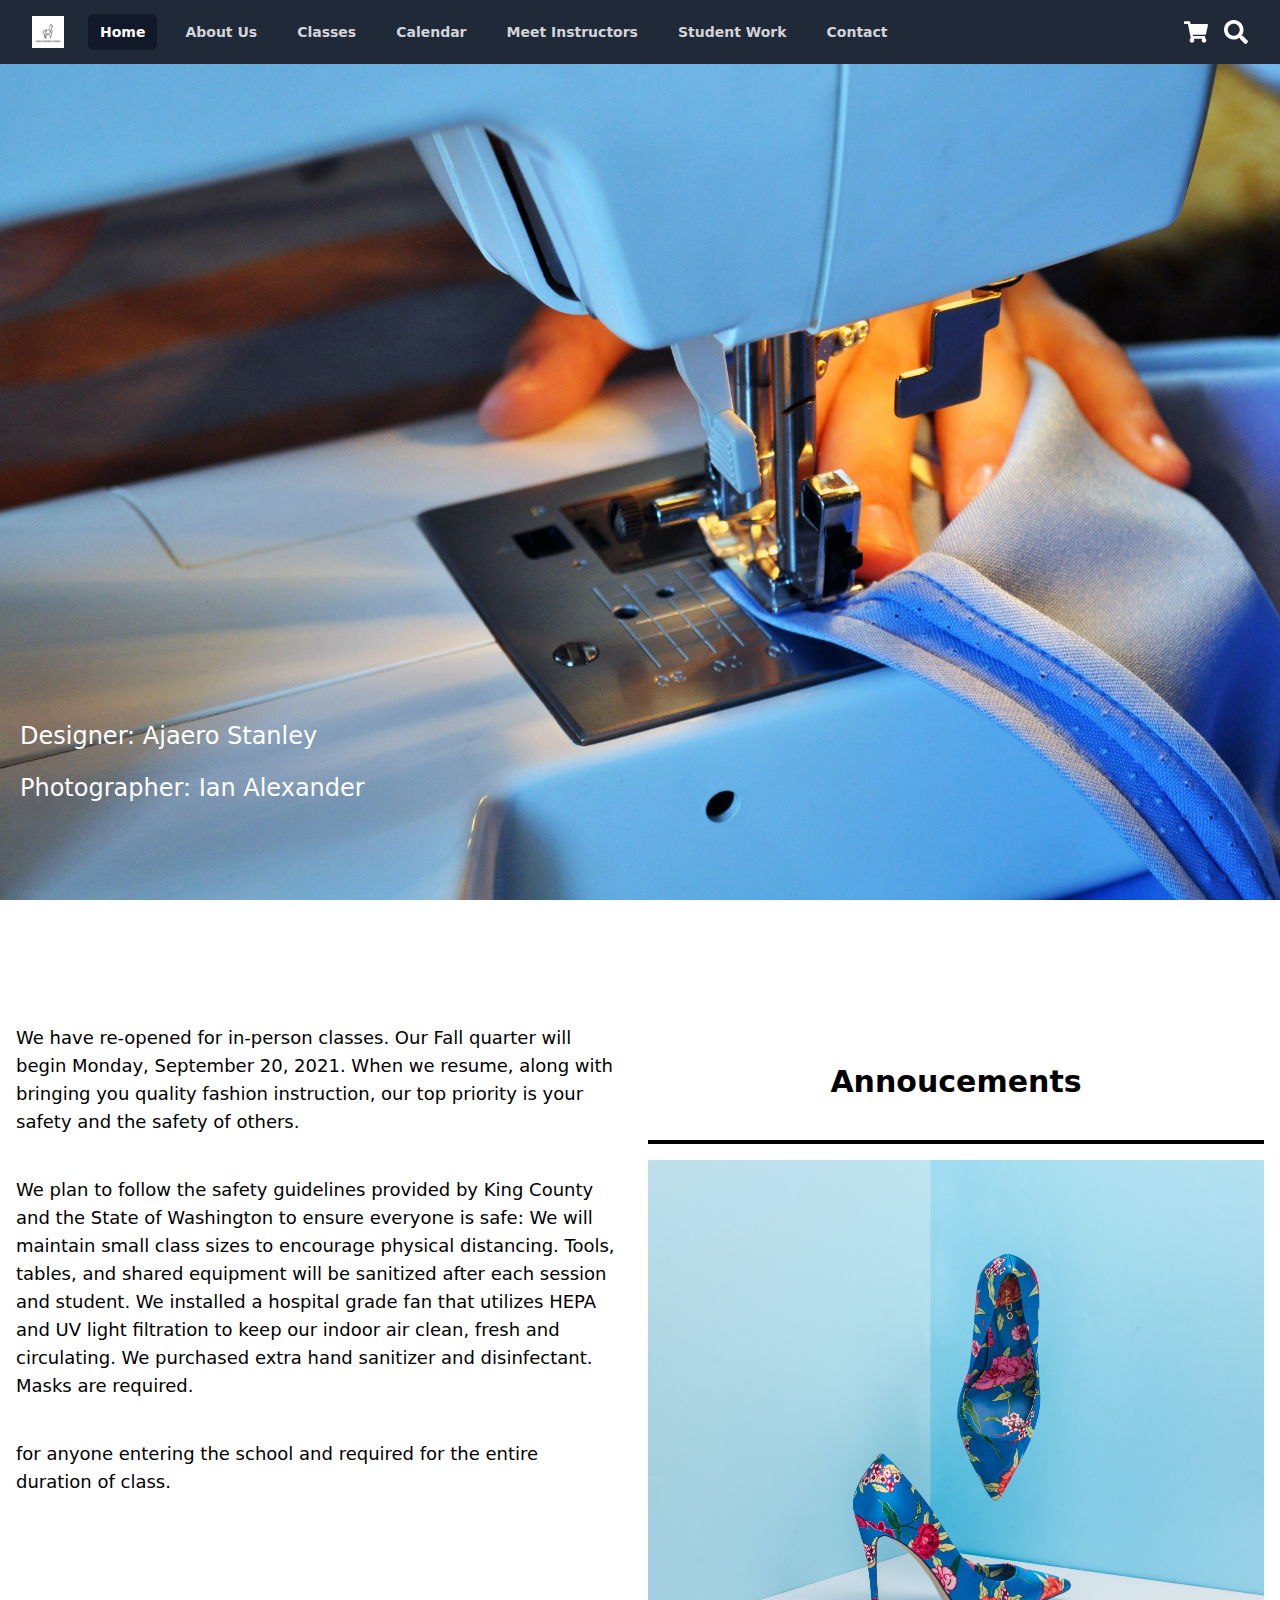
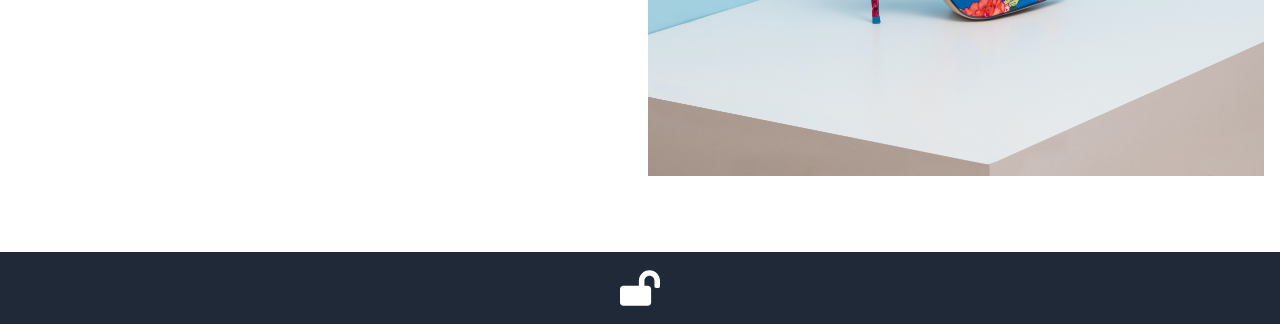
==== index.html @ 7927e3cd "A fashion design website" ====
<html lang="en">

<head>
    <meta charset="UTF-8">
    <meta http-equiv="X-UA-Compatible" content="IE=edge">
    <meta name="viewport" content="width=device-width, initial-scale=1.0">
    <title>Alpaca Fashion Academy</title>
    <link rel="stylesheet" href="assets/css/tailwind.css">
    <link rel="stylesheet" href="assets/css/style.css">
</head>

<body>
    <div class="wrapper">
        <div class="bg-fixed bg-cover bg-no-repeat landing_bg">
            <!-- This example requires Tailwind CSS v2.0+ -->
            <nav class="bg-gray-800 ">
                <div class="max-w-7xl mx-auto px-2 sm:px-6 lg:px-8">
                    <div class="relative flex items-center justify-between h-16">
                        <div class="absolute inset-y-0 left-0 flex items-center md:hidden">
                            <!-- Mobile menu button-->
                            <button id="menu-btn" type="button" class="inline-flex items-center justify-center p-2 rounded-md text-gray-400 hover:text-white hover:bg-gray-700 focus:outline-none focus:ring-2 focus:ring-inset focus:ring-white" aria-controls="mobile-menu" aria-expanded="false">
                                
                                <!--
              Icon when menu is closed.
  
              Heroicon name: outline/menu
  
              Menu open: "hidden", Menu closed: "block"
            -->
                                <svg class="block h-6 w-6" xmlns="http://www.w3.org/2000/svg" fill="none"
                                    viewBox="0 0 24 24" stroke="currentColor" aria-hidden="true">
                                    <path stroke-linecap="round" stroke-linejoin="round" stroke-width="2"
                                        d="M4 6h16M4 12h16M4 18h16" />
                                </svg>
                                <!--
              Icon when menu is open.
  
              Heroicon name: outline/x
  
              Menu open: "block", Menu closed: "hidden"
            -->
                                <svg class="hidden h-6 w-6" xmlns="http://www.w3.org/2000/svg" fill="none"
                                    viewBox="0 0 24 24" stroke="currentColor" aria-hidden="true">
                                    <path stroke-linecap="round" stroke-linejoin="round" stroke-width="2"
                                        d="M6 18L18 6M6 6l12 12" />
                                </svg>
                            </button>
                        </div>
                        <div class="flex-1 flex items-center justify-center sm:items-stretch md:justify-start">
                            <div class="flex-shrink-0 flex items-center">
                                <img class="block md:hidden h-8 w-auto" src="assets/img/20210810_132612.png" alt="Alpaca Fashion Academy">
                                <img class="hidden mi md:block h-8 w-auto" src="assets/img/20210810_132612.png" alt="Alpaca Fashion Academy">
                            </div>
                            <div class="hidden md:block sm:ml-6">
                                <div class="flex space-x-4">
                                    <!-- Current: "bg-gray-900 text-white", Default: "text-gray-300 hover:bg-gray-700 hover:text-white" -->
                                    <a href="#" class="bg-gray-900  font-bold text-white px-3 py-2 rounded-md text-sm font-medium" aria-current="page">Home</a>

                                    <a href="/about_us.html" target="_blank" class=" font-bold text-gray-300 hover:bg-gray-700 hover:text-white px-3 py-2 rounded-md text-sm font-medium">About Us</a>

                                    <a href="#" class="font-bold text-gray-300 hover:bg-gray-700 hover:text-white px-3 py-2 rounded-md text-sm font-medium">Classes</a>

                                    <a href="#" class="font-bold text-gray-300 hover:bg-gray-700 hover:text-white px-3 py-2 rounded-md text-sm font-medium">Calendar</a>

                                    <a href="#" class="font-bold text-gray-300 hover:bg-gray-700 hover:text-white px-3 py-2 rounded-md text-sm font-medium">Meet Instructors</a>

                                    <a href="#" class="font-bold text-gray-300 hover:bg-gray-700 hover:text-white px-3 py-2 rounded-md text-sm font-medium">Student Work</a>

                                    <a href="#" class="font-bold text-gray-300 hover:bg-gray-700 hover:text-white px-3 py-2 rounded-md text-sm font-medium">Contact</a>
                                </div>
                            </div>
                        </div>
                        <div class="absolute inset-y-0 right-0 flex items-center pr-2 sm:static sm:inset-auto sm:ml-6 sm:pr-0">
                            <button type="button" class="bg-gray-800 p-1 rounded-full text-gray-400 hover:text-white focus:outline-none focus:ring-2 focus:ring-offset-2 focus:ring-offset-gray-800 focus:ring-white">
                                <!-- Heroicon name: shopping cart -->
                                <svg fill="white" class=" h-6 w-6" xmlns="http://www.w3.org/2000/svg" viewBox="0 0 576 512"><path d="M528.12 301.319l47.273-208C578.806 78.301 567.391 64 551.99 64H159.208l-9.166-44.81C147.758 8.021 137.93 0 126.529 0H24C10.745 0 0 10.745 0 24v16c0 13.255 10.745 24 24 24h69.883l70.248 343.435C147.325 417.1 136 435.222 136 456c0 30.928 25.072 56 56 56s56-25.072 56-56c0-15.674-6.447-29.835-16.824-40h209.647C430.447 426.165 424 440.326 424 456c0 30.928 25.072 56 56 56s56-25.072 56-56c0-22.172-12.888-41.332-31.579-50.405l5.517-24.276c3.413-15.018-8.002-29.319-23.403-29.319H218.117l-6.545-32h293.145c11.206 0 20.92-7.754 23.403-18.681z"/></svg>
                            </button>

                            <!-- Profile dropdown -->
                            <div class="ml-3 relative">
                                <div>
                                    <button id="search" type="button" class="bg-gray-800 flex text-sm rounded-full focus:outline-none focus:ring-2 focus:ring-offset-2 focus:ring-offset-gray-800 focus:ring-white" id="user-menu-button" aria-expanded="false" aria-haspopup="true">
                                        
                                        <svg fill="white" class=" h-6 w-6" xmlns="http://www.w3.org/2000/svg" viewBox="0 0 512 512"><path d="M505 442.7L405.3 343c-4.5-4.5-10.6-7-17-7H372c27.6-35.3 44-79.7 44-128C416 93.1 322.9 0 208 0S0 93.1 0 208s93.1 208 208 208c48.3 0 92.7-16.4 128-44v16.3c0 6.4 2.5 12.5 7 17l99.7 99.7c9.4 9.4 24.6 9.4 33.9 0l28.3-28.3c9.4-9.4 9.4-24.6.1-34zM208 336c-70.7 0-128-57.2-128-128 0-70.7 57.2-128 128-128 70.7 0 128 57.2 128 128 0 70.7-57.2 128-128 128z"/></svg>
                                    </button>
                                </div>

                                <!--
              Dropdown menu, show/hide based on menu state.
  
              Entering: "transition ease-out duration-100"
                From: "transform opacity-0 scale-95"
                To: "transform opacity-100 scale-100"
              Leaving: "transition ease-in duration-75"
                From: "transform opacity-100 scale-100"
                To: "transform opacity-0 scale-95"
            -->
                                <span id="drop" class="hidden origin-top-right absolute right-0 mt-2 w-48 rounded-md shadow-lg py-1 bg-white ring-1 ring-black ring-opacity-5 focus:outline-none" role="menu" aria-orientation="vertical" aria-labelledby="user-menu-button" tabindex="-1">
                                    <!-- Active: "bg-gray-100", Not Active: "" -->
                                    <input placeholder=" search" class="w-full p-3  focus:ring-gray-600" type="search">
                                </span>
                            </div>
                        </div>
                    </div>
                </div>

                <!-- Mobile menu, show/hide based on menu state. -->
                <div class="hidden transition-opacity duration-700 ease-in-out" id="mobile-menu">
                    <div class="px-2 pt-2 pb-3 space-y-1">
                        <!-- Current: "bg-gray-900 text-white", Default: "text-gray-300 hover:bg-gray-700 hover:text-white" -->
                        <a href="#" class="bg-gray-900 text-white block px-3 py-2 rounded-md text-base font-medium" aria-current="page">Home</a>

                        <a href="#" class="text-gray-300 hover:bg-gray-700 hover:text-white block px-3 py-2 rounded-md text-base font-medium">About Us</a>

                        <a href="#" class="text-gray-300 hover:bg-gray-700 hover:text-white block px-3 py-2 rounded-md text-base font-medium">Classes</a>

                        <a href="#" class="text-gray-300 hover:bg-gray-700 hover:text-white block px-3 py-2 rounded-md text-base font-medium">Calendar</a>

                        <a href="#" class="text-gray-300 hover:bg-gray-700 hover:text-white block px-3 py-2 rounded-md text-base font-medium">Meet Instructors</a>

                        <a href="#" class="text-gray-300 hover:bg-gray-700 hover:text-white block px-3 py-2 rounded-md text-base font-medium">Student Work</a>

                        <a href="#" class="text-gray-300 hover:bg-gray-700 hover:text-white block px-3 py-2 rounded-md text-base font-medium">Contact</a>
                    </div>
                </div>
            </nav>

            <div class="land container relative h-screen px-4 py-4 mx-auto">
                <div class="absolute space-y-5 bottom-40 left-5">
                    <p class=" text-white text-lg md:text-2xl">Designer: Ajaero Stanley</p>
                    <p class="text-white text-lg md:text-2xl">Photographer: Ian Alexander</p>
                </div>

            </div>

        </div>
        <div class="container py-11 md:flex mx-auto">
            <div class="flex-auto text-lg w-full md:w-48 px-4 py-4 space-y-10">
                <p>We have re-opened for in-person classes. Our Fall quarter will begin Monday, September 20, 2021. When we resume, along with bringing you quality fashion instruction, our top priority is your safety and the safety of others.</p>
                <p>We plan to follow the safety guidelines provided by King County and the State of Washington to ensure everyone is safe: We will maintain small class sizes to encourage physical distancing. Tools, tables, and shared equipment will be sanitized
                    after each session and student. We installed a hospital grade fan that utilizes HEPA and UV light filtration to keep our indoor air clean, fresh and circulating. We purchased extra hand sanitizer and disinfectant. Masks are required.</p>
                <p>for anyone entering the school and required for the entire duration of class.</p>
            </div>
            <div class="  w-full md:w-52 py-4 px-4 flex-auto">
                <h3 class=" py-10 font-bold text-center text-3xl">Annoucements</h3>

                <div class="py-4 border-t-4 border-black">
                    <img class=" resize" src="assets/img/mohammad-metri-E-0ON3VGrBc-unsplash.jpg" alt=" High heels">
                </div>

            </div>

        </div>

        <div class=" py-4 px-4 bg-gray-800 fixed md:relative w-full bottom-0">
            <div class=" ">
                <svg fill="white" class=" mx-auto w-10 h-10 " xmlns="http://www.w3.org/2000/svg" viewBox="0 0 576 512"><path d="M423.5 0C339.5.3 272 69.5 272 153.5V224H48c-26.5 0-48 21.5-48 48v192c0 26.5 21.5 48 48 48h352c26.5 0 48-21.5 48-48V272c0-26.5-21.5-48-48-48h-48v-71.1c0-39.6 31.7-72.5 71.3-72.9 40-.4 72.7 32.1 72.7 72v80c0 13.3 10.7 24 24 24h32c13.3 0 24-10.7 24-24v-80C576 68 507.5-.3 423.5 0z"/></svg>
            </div>
        </div>

    </div>
    <script type="text/javascript" src="assets/js/main.js">
    </script>

</body>

</html>
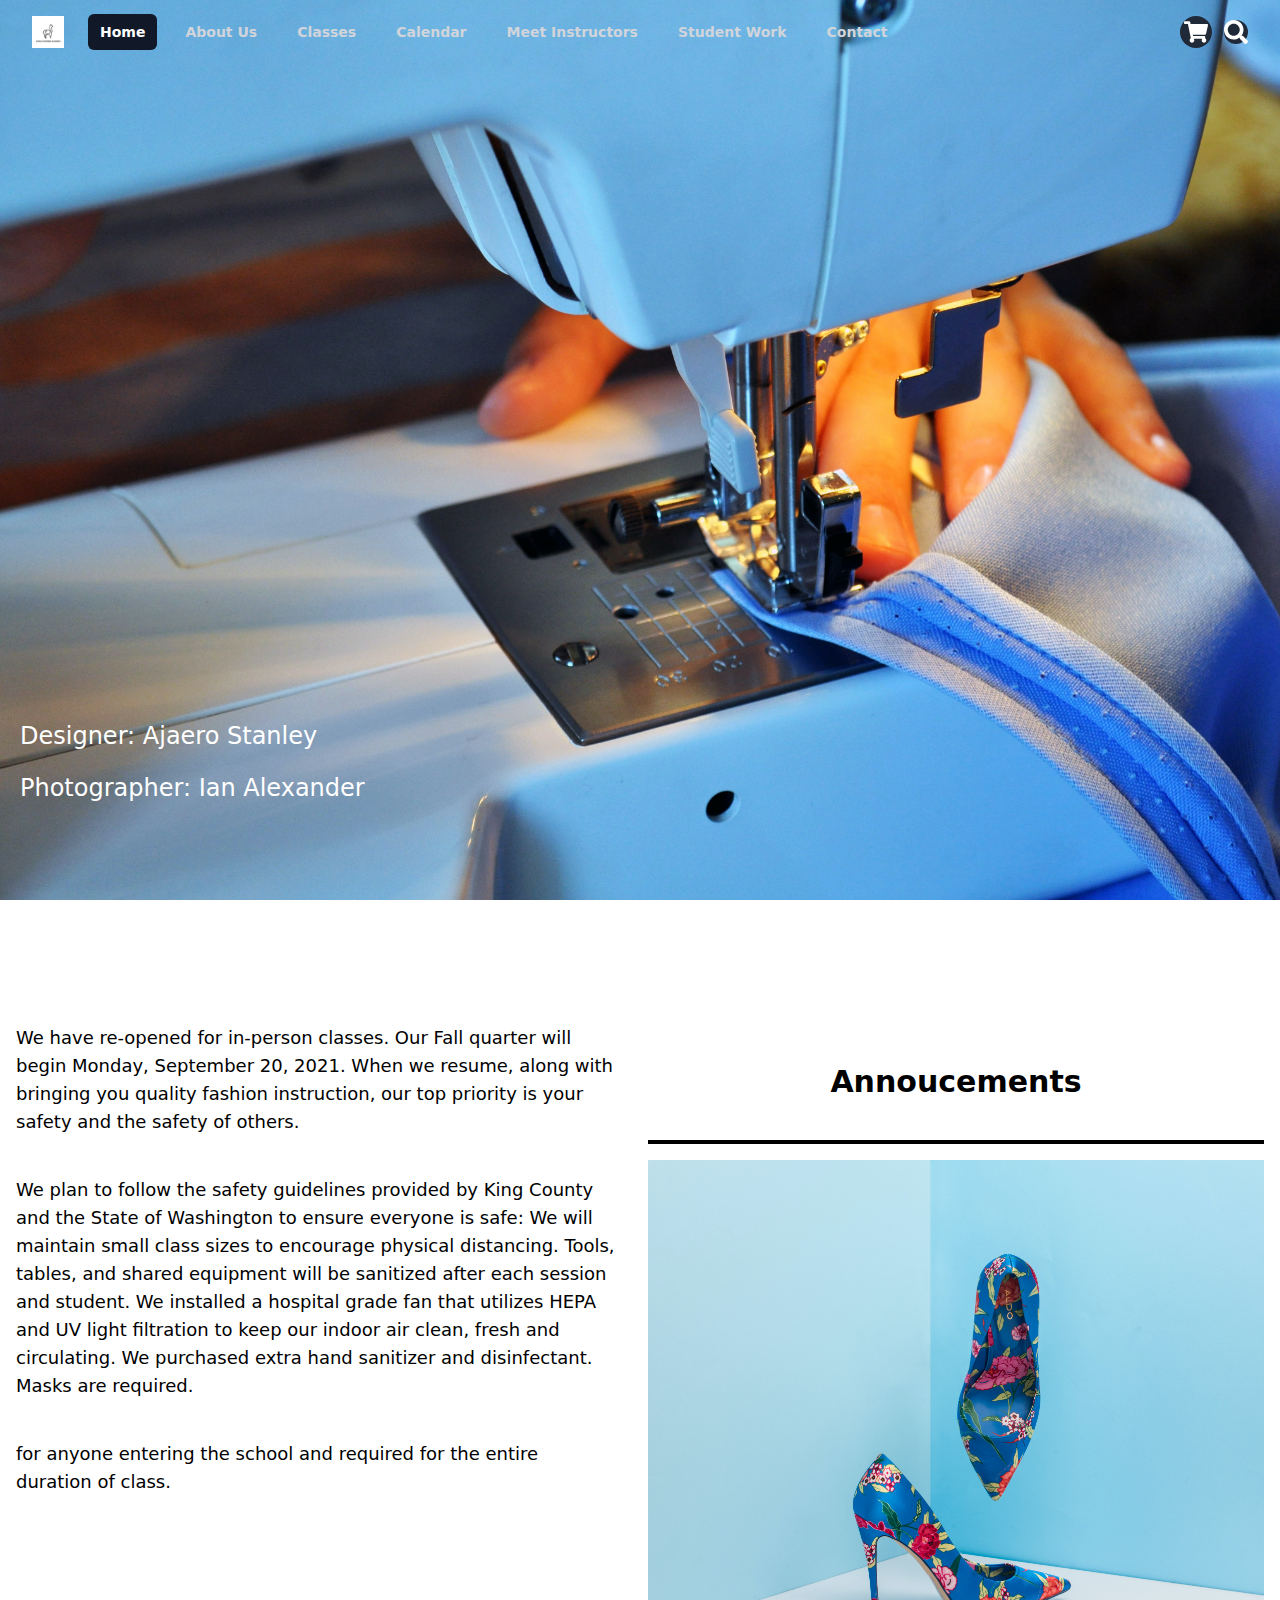
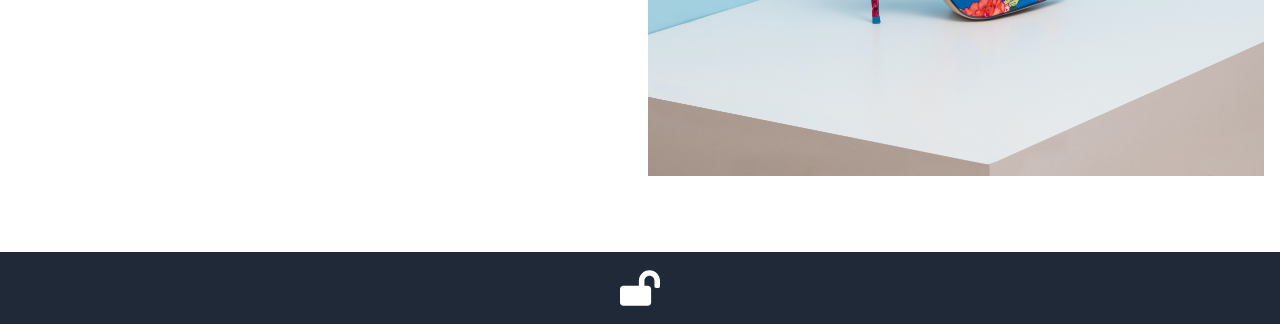
==== commit 3f7ac22a: "Update index.html" ====
--- a/index.html
+++ b/index.html
@@ -13,7 +13,7 @@
     <div class="wrapper">
         <div class="bg-fixed bg-cover bg-no-repeat landing_bg">
             <!-- This example requires Tailwind CSS v2.0+ -->
-            <nav class="bg-gray-800 ">
+            <nav class="bg-white-800 ">
                 <div class="max-w-7xl mx-auto px-2 sm:px-6 lg:px-8">
                     <div class="relative flex items-center justify-between h-16">
                         <div class="absolute inset-y-0 left-0 flex items-center md:hidden">
@@ -56,7 +56,7 @@
                                     <!-- Current: "bg-gray-900 text-white", Default: "text-gray-300 hover:bg-gray-700 hover:text-white" -->
                                     <a href="#" class="bg-gray-900  font-bold text-white px-3 py-2 rounded-md text-sm font-medium" aria-current="page">Home</a>
 
-                                    <a href="/about_us.html" target="_blank" class=" font-bold text-gray-300 hover:bg-gray-700 hover:text-white px-3 py-2 rounded-md text-sm font-medium">About Us</a>
+                                    <a href="../about_us.html"  class=" font-bold text-gray-300 hover:bg-gray-700 hover:text-white px-3 py-2 rounded-md text-sm font-medium">About Us</a>
 
                                     <a href="#" class="font-bold text-gray-300 hover:bg-gray-700 hover:text-white px-3 py-2 rounded-md text-sm font-medium">Classes</a>
 
@@ -110,7 +110,7 @@
                         <!-- Current: "bg-gray-900 text-white", Default: "text-gray-300 hover:bg-gray-700 hover:text-white" -->
                         <a href="#" class="bg-gray-900 text-white block px-3 py-2 rounded-md text-base font-medium" aria-current="page">Home</a>
 
-                        <a href="#" class="text-gray-300 hover:bg-gray-700 hover:text-white block px-3 py-2 rounded-md text-base font-medium">About Us</a>
+                        <a href="../about_us.html" class="text-gray-300 hover:bg-gray-700 hover:text-white block px-3 py-2 rounded-md text-base font-medium">About Us</a>
 
                         <a href="#" class="text-gray-300 hover:bg-gray-700 hover:text-white block px-3 py-2 rounded-md text-base font-medium">Classes</a>
 
@@ -164,4 +164,4 @@
 
 </body>
 
-</html>+</html>
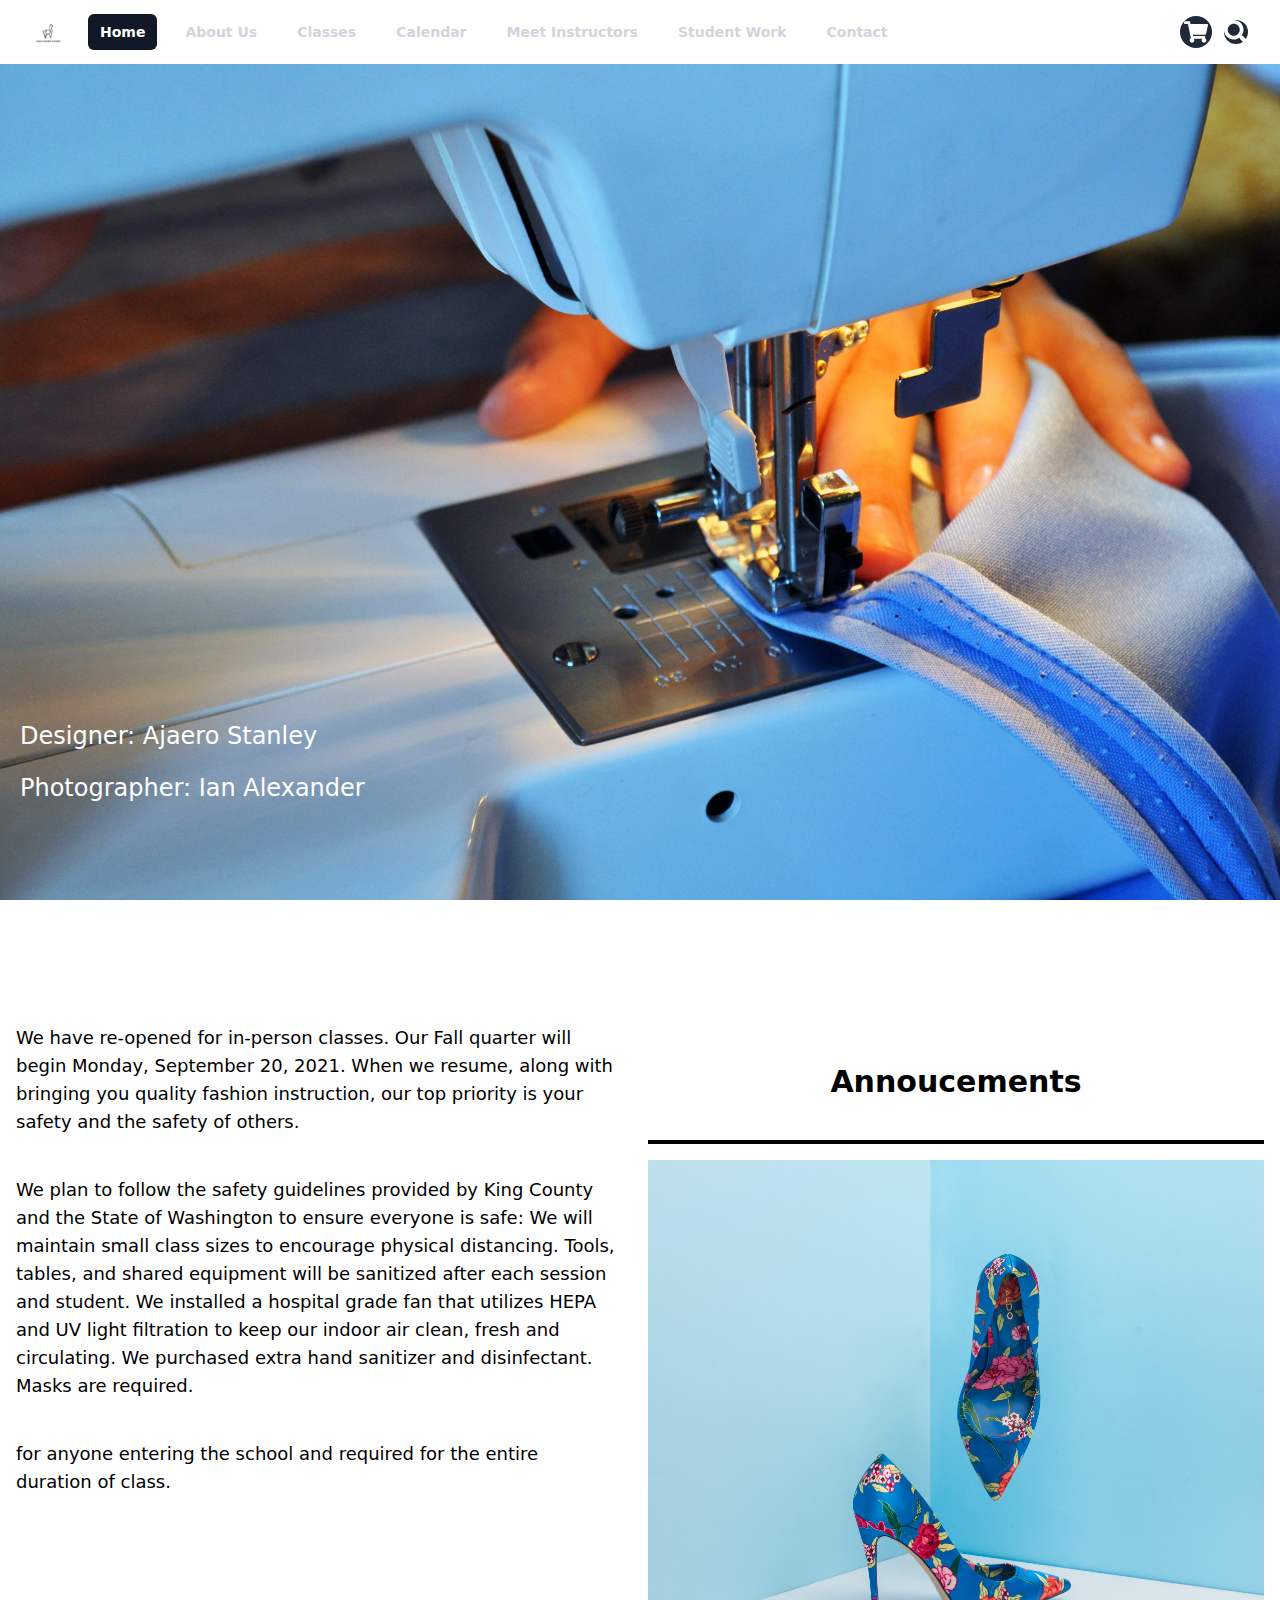
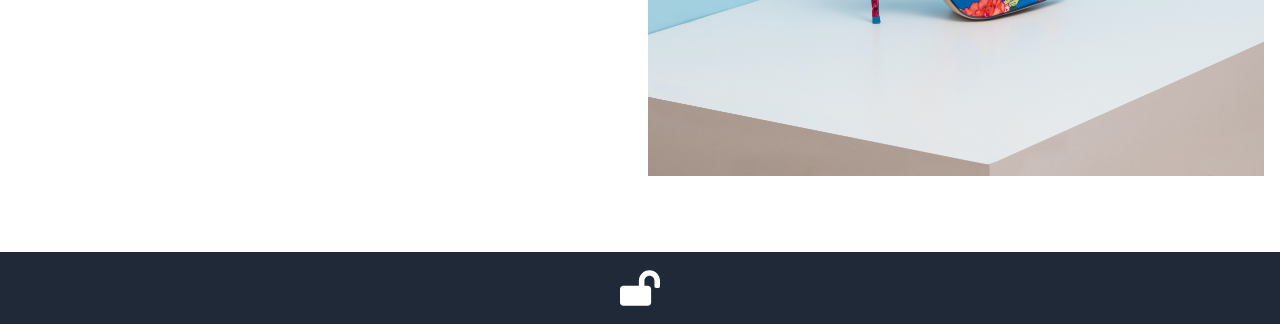
==== commit cc9e4c3e: "Update index.html" ====
--- a/index.html
+++ b/index.html
@@ -13,7 +13,7 @@
     <div class="wrapper">
         <div class="bg-fixed bg-cover bg-no-repeat landing_bg">
             <!-- This example requires Tailwind CSS v2.0+ -->
-            <nav class="bg-white-800 ">
+            <nav class="bg-white">
                 <div class="max-w-7xl mx-auto px-2 sm:px-6 lg:px-8">
                     <div class="relative flex items-center justify-between h-16">
                         <div class="absolute inset-y-0 left-0 flex items-center md:hidden">
